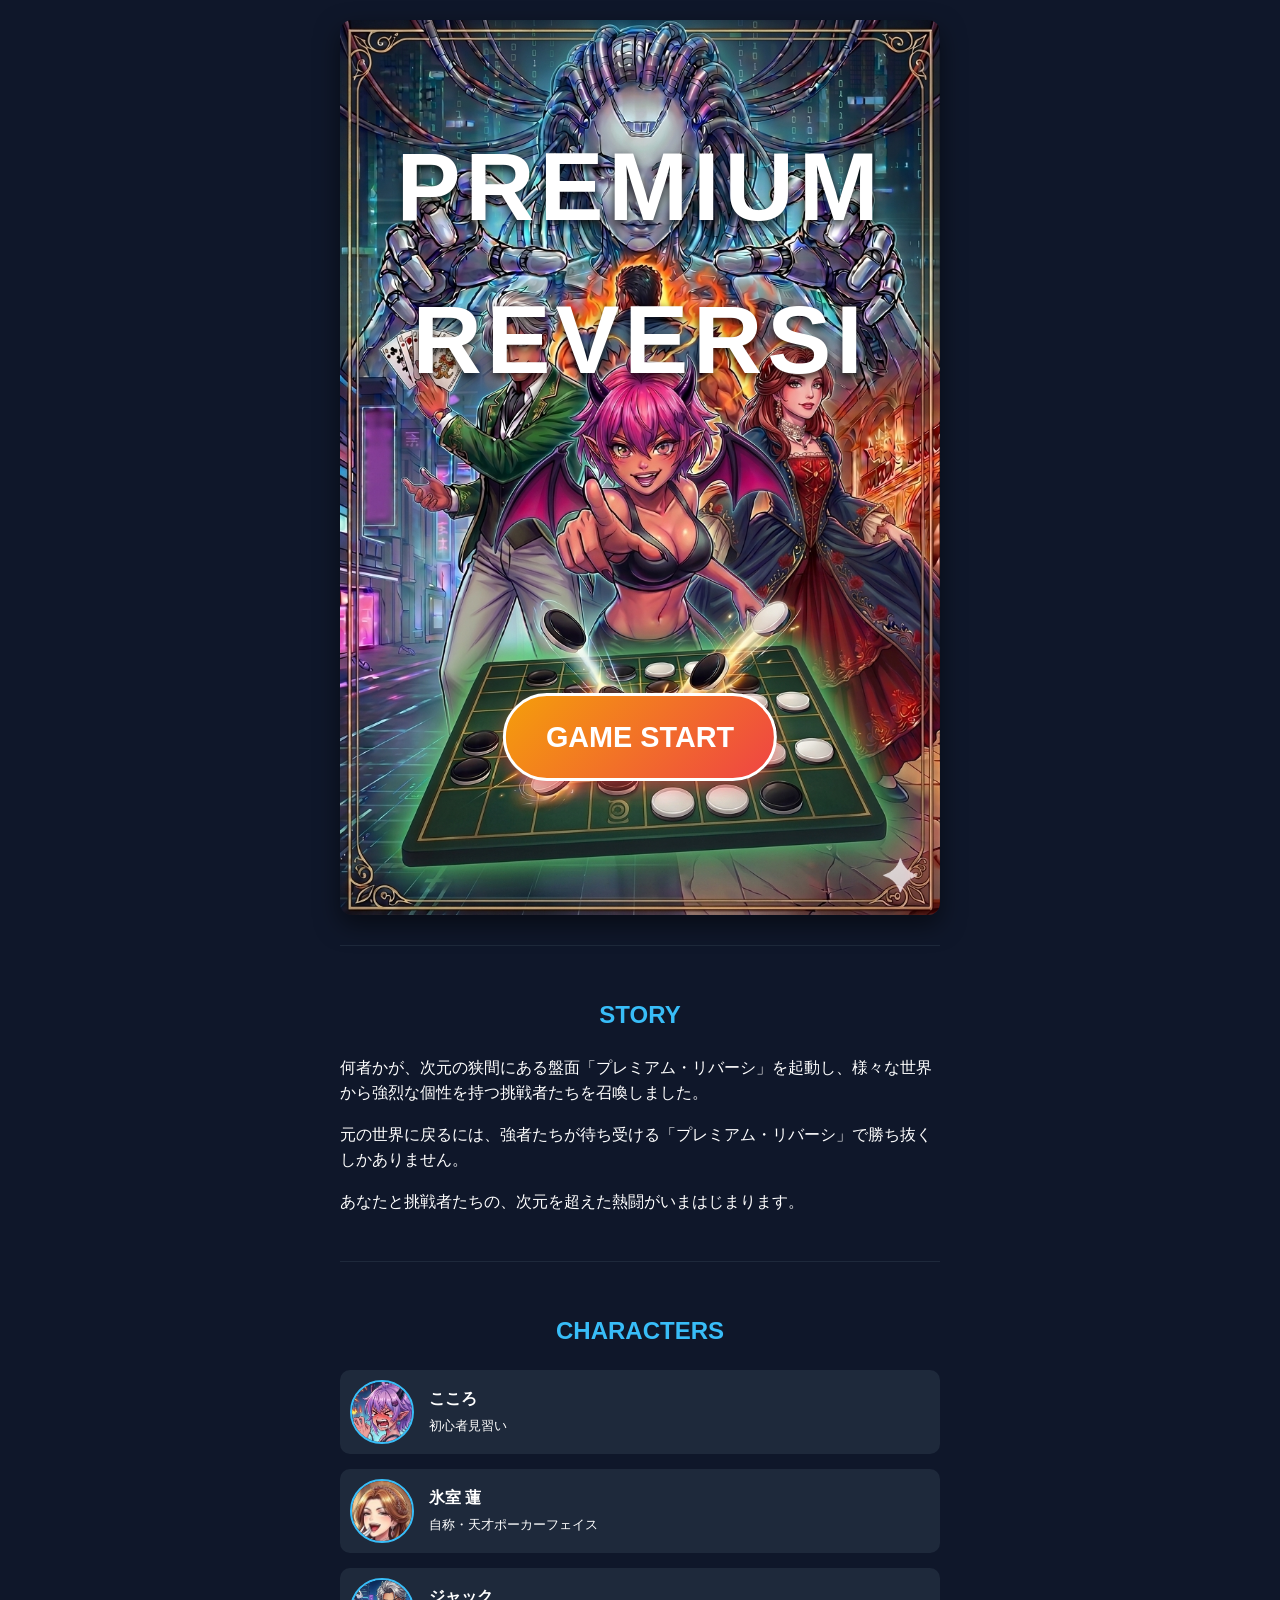
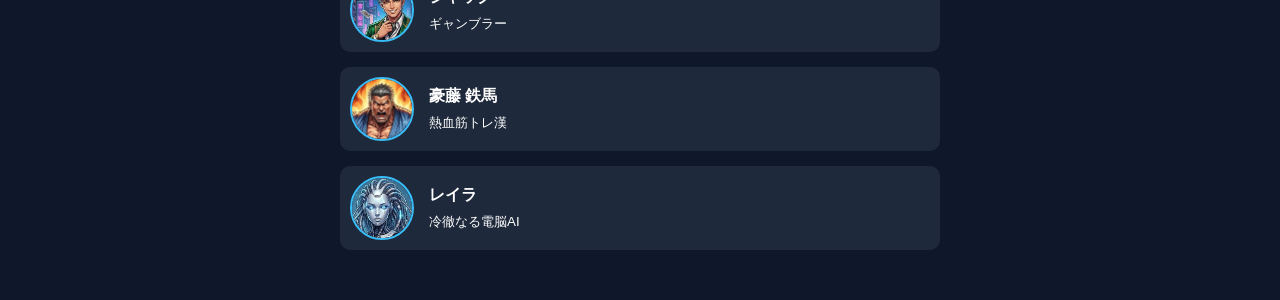
==== index.html @ 6b4f6ca3 "Add files via upload" ====
<!DOCTYPE html>
<html lang="ja">
<head>
  <meta charset="UTF-8">
  <meta name="viewport" content="width=device-width, initial-scale=1.0, user-scalable=no">
  <title>PREMIUM REVERSI | 無料オンライン対戦リバーシ</title>
  <meta name="description" content="インストール不要！ブラウザですぐ遊べる無料リバーシ。AI対戦・オンライン対戦対応。最強AIレイラに挑戦しよう。">
  <meta property="og:title" content="PREMIUM REVERSI">
  <link rel="icon" href="assets/favicon.png" type="image/png">
  <meta property="og:image" content="https://nikuq-tamago.github.io/Reversi/assets/ogp.jpg">
  
  <style>
    body { margin: 0; font-family: sans-serif; background: #0f172a; color: #fff; line-height: 1.6; }
    .container { max-width: 600px; margin: 0 auto; padding: 20px; }
    
    /* ヒーローセクション（重ね合わせ） */
    .hero-wrap { position: relative; width: 100%; text-align: center; margin-bottom: 30px; }
    .hero-img { width: 100%; border-radius: 12px; display: block; box-shadow: 0 10px 25px rgba(0,0,0,0.5); }
    
    /* タイトル文字の配置 */
    .hero-title { 
      position: absolute; top: 10%; left: 50%; transform: translateX(-50%);
      width: 90%; 
      font-size: 7.5vw; /* ★ 2.2rem から 7.5vw に変更 */
      font-weight: 800; color: #fff;
      text-shadow: 0 4px 10px rgba(0,0,0,0.8); margin: 0;
      letter-spacing: 0.05em;
    }

    /* GAME STARTボタンの配置（大型化） */
    .btn-start { 
      position: absolute; bottom: 15%; left: 50%; transform: translateX(-50%);
      padding: 18px 40px; font-size: 1.8rem; font-weight: bold;
      background: linear-gradient(135deg, #f59e0b, #ef4444); 
      color: white;
      text-decoration: none; border-radius: 50px; 
      box-shadow: 0 8px 20px rgba(239, 68, 68, 0.6); 
      border: 3px solid white;
      white-space: nowrap;
      transition: transform 0.2s;
    }
    .btn-start:hover { transform: translateX(-50%) scale(1.05); }
    
    /* セクション共通 */
    section { padding: 30px 0; border-top: 1px solid #1e293b; }
    h2 { text-align: center; color: #38bdf8; margin-bottom: 20px; }
    
    /* キャラクターリスト */
    .char-list { display: grid; gap: 15px; }
    .char-card { background: #1e293b; padding: 10px; border-radius: 10px; display: flex; align-items: center; }
    .char-card img { width: 60px; height: 60px; border-radius: 50%; margin-right: 15px; object-fit: cover; border: 2px solid #38bdf8; }
  </style>
</head>
<body>

  <div class="container">
    <header class="hero-wrap">
      <img src="assets/main.png" alt="メインビジュアル" class="hero-img">
      <h1 class="hero-title">PREMIUM REVERSI</h1>
      <a href="game.html" class="btn-start">GAME START</a>
    </header>

    <section id="story">
      <h2>STORY</h2>
      <p>何者かが、次元の狭間にある盤面「プレミアム・リバーシ」を起動し、様々な世界から強烈な個性を持つ挑戦者たちを召喚しました。</p>
      <p>元の世界に戻るには、強者たちが待ち受ける「プレミアム・リバーシ」で勝ち抜くしかありません。</p>
      <p>あなたと挑戦者たちの、次元を超えた熱闘がいまはじまります。</p>
    </section>

    <section id="characters">
      <h2>CHARACTERS</h2>
      <div class="char-list">
        <div class="char-card"><img src="assets/chars/kokoro.jpg" alt="こころ"><div><strong>こころ</strong><br><small>初心者見習い</small></div></div>
        <div class="char-card"><img src="assets/chars/ren.jpg" alt="蓮"><div><strong>氷室 蓮</strong><br><small>自称・天才ポーカーフェイス</small></div></div>
        <div class="char-card"><img src="assets/chars/jack.jpg" alt="ジャック"><div><strong>ジャック</strong><br><small>ギャンブラー</small></div></div>
        <div class="char-card"><img src="assets/chars/tetsuma.jpg" alt="鉄馬"><div><strong>豪藤 鉄馬</strong><br><small>熱血筋トレ漢</small></div></div>
        <div class="char-card"><img src="assets/chars/leila.jpg" alt="レイラ"><div><strong>レイラ</strong><br><small>冷徹なる電脳AI</small></div></div>
      </div>
    </section>
  </div>

</body>
</html>
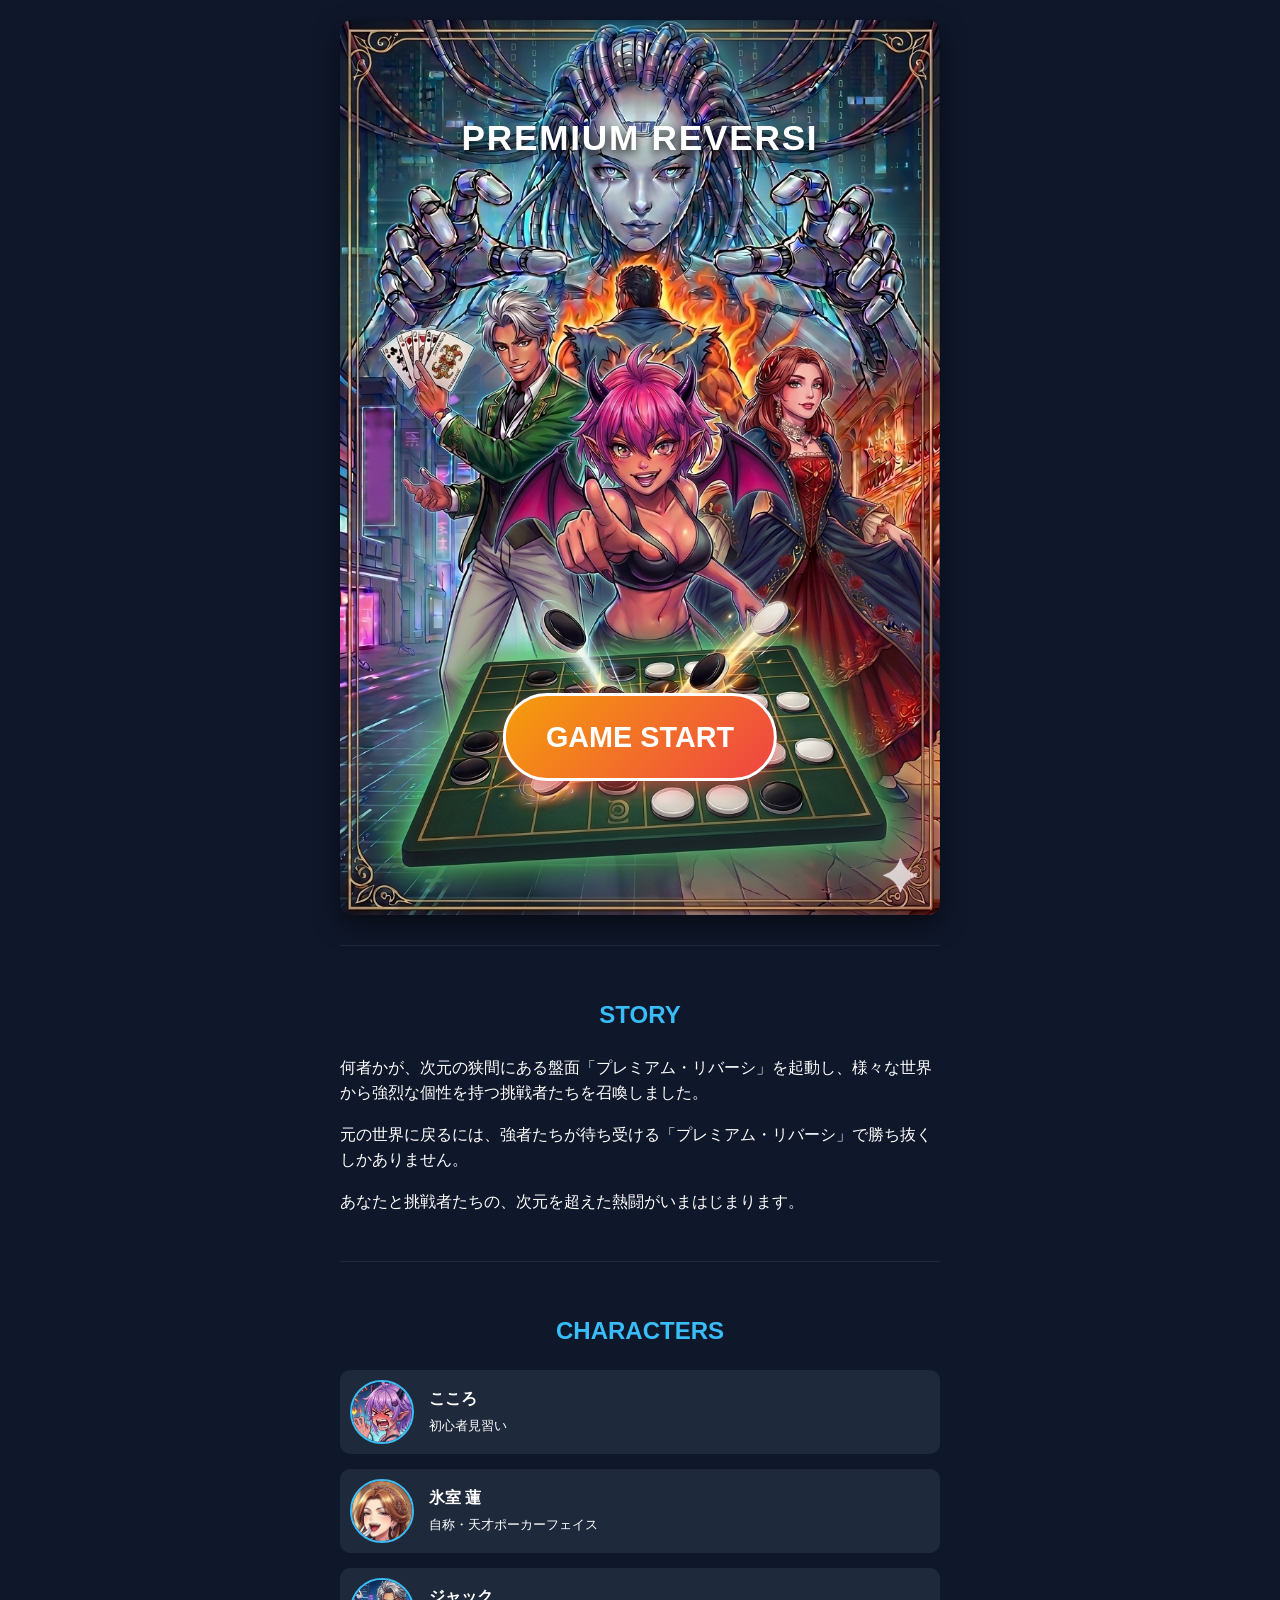
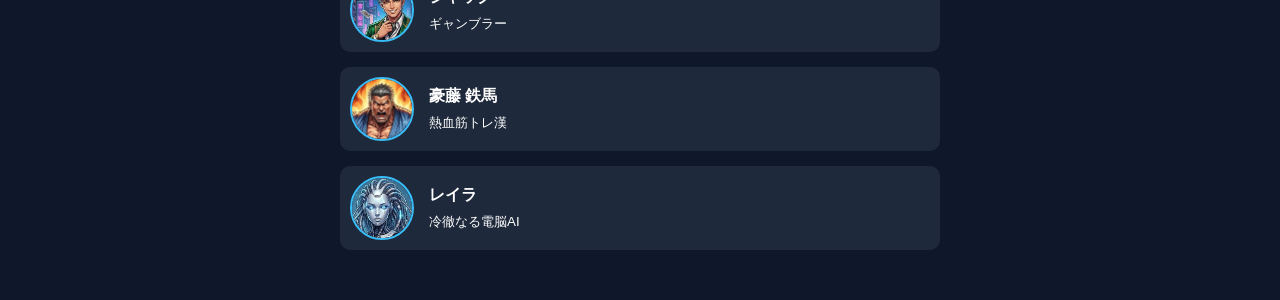
==== commit 4df0a15b: "Add files via upload" ====
--- a/index.html
+++ b/index.html
@@ -20,11 +20,15 @@
     /* タイトル文字の配置 */
     .hero-title { 
       position: absolute; top: 10%; left: 50%; transform: translateX(-50%);
-      width: 90%; 
-      font-size: 7.5vw; /* ★ 2.2rem から 7.5vw に変更 */
-      font-weight: 800; color: #fff;
+      width: 90%; font-size: 2.2rem; font-weight: 800; color: #fff;
       text-shadow: 0 4px 10px rgba(0,0,0,0.8); margin: 0;
       letter-spacing: 0.05em;
+    }
+    @media (max-width: 480px) {
+      .hero-title {
+        font-size: 1.6rem; /* スマホ用にサイズを小さく */
+        top: 5%;           /* 元の10%から5%に変更し、少し上のほうに配置 */
+      }
     }
 
     /* GAME STARTボタンの配置（大型化） */
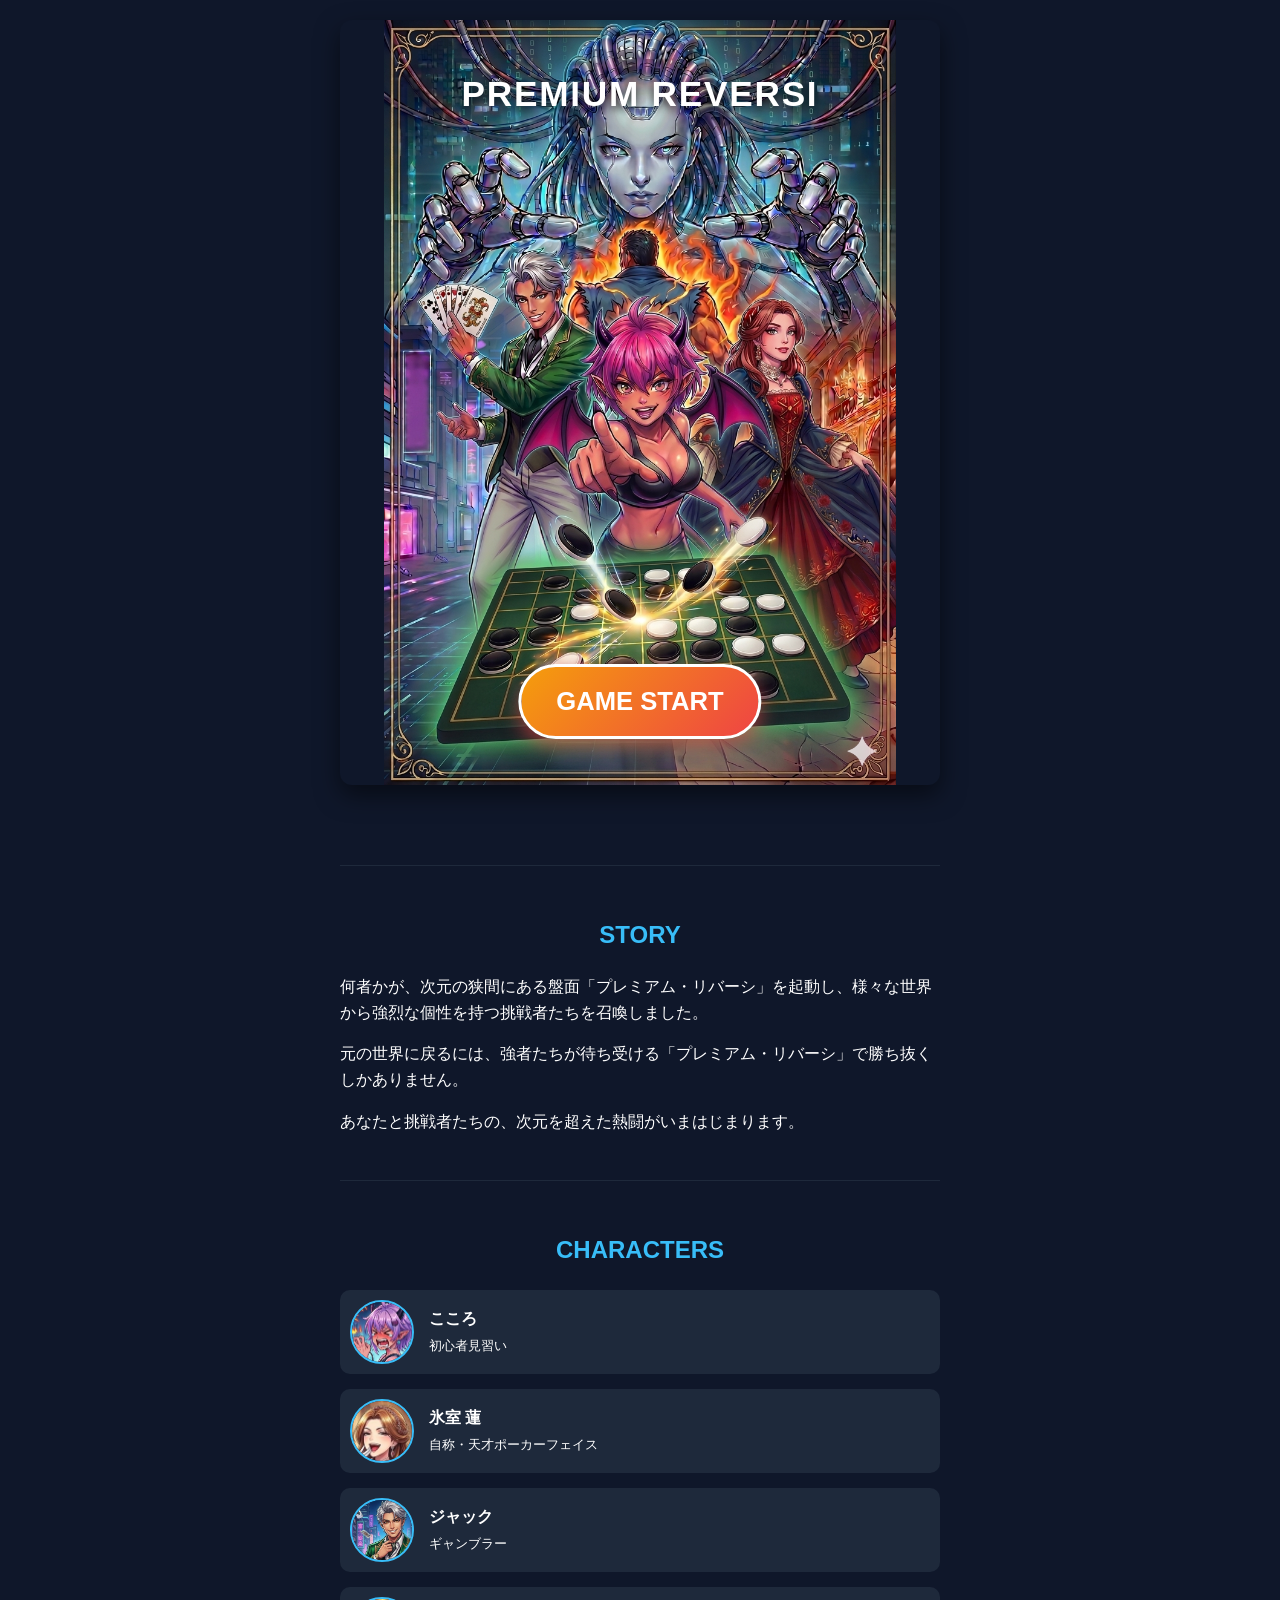
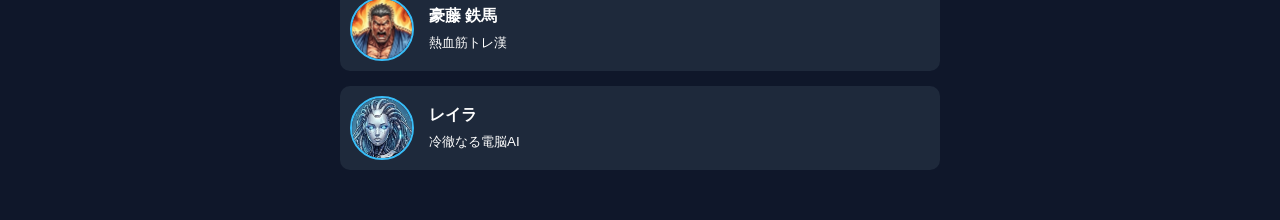
==== commit 1e43d042: "Add files via upload" ====
--- a/index.html
+++ b/index.html
@@ -13,37 +13,83 @@
     body { margin: 0; font-family: sans-serif; background: #0f172a; color: #fff; line-height: 1.6; }
     .container { max-width: 600px; margin: 0 auto; padding: 20px; }
     
-    /* ヒーローセクション（重ね合わせ） */
-    .hero-wrap { position: relative; width: 100%; text-align: center; margin-bottom: 30px; }
-    .hero-img { width: 100%; border-radius: 12px; display: block; box-shadow: 0 10px 25px rgba(0,0,0,0.5); }
+    /* ヒーローセクション（PC・スマホ共通のベース設定） */
+    .hero-wrap { 
+      position: relative; 
+      width: 100%; 
+      max-height: 85vh;    /* ★トップ画像を大きくするため、75vhから85vhに拡大 */
+      margin-bottom: 80px; /* ★PC画面でSTORYを見切れないように下に強く押し下げる（余白を拡大） */
+      text-align: center;
+    }
     
-    /* タイトル文字の配置 */
+    .hero-img { 
+      width: 100%; 
+      max-height: 85vh;    /* ★画像自体の最大高さ制限も85vhに拡大 */
+      object-fit: contain; /* 画像を一切削らず、比率を保ったまま全体を表示 */
+      display: block; 
+      border-radius: 12px;
+      box-shadow: 0 10px 25px rgba(0,0,0,0.5);
+      margin: 0 auto;     /* 中央寄せ */
+    }
+    
+    /* タイトル文字の配置（PC用） */
     .hero-title { 
-      position: absolute; top: 10%; left: 50%; transform: translateX(-50%);
-      width: 90%; font-size: 2.2rem; font-weight: 800; color: #fff;
-      text-shadow: 0 4px 10px rgba(0,0,0,0.8); margin: 0;
+      position: absolute; 
+      top: 6%; /* 画像が大きくなったのに合わせて少し上に微調整 */
+      left: 50%; 
+      transform: translateX(-50%);
+      width: 90%; 
+      font-size: 2.2rem; 
+      font-weight: 800; 
+      color: #fff;
+      text-shadow: 0 4px 10px rgba(0,0,0,0.8); 
+      margin: 0;
       letter-spacing: 0.05em;
-    }
-    @media (max-width: 480px) {
-      .hero-title {
-        font-size: 1.6rem; /* スマホ用にサイズを小さく */
-        top: 5%;           /* 元の10%から5%に変更し、少し上のほうに配置 */
-      }
+      text-align: center;
     }
 
-    /* GAME STARTボタンの配置（大型化） */
+    /* GAME STARTボタンの配置（PC用） */
     .btn-start { 
-      position: absolute; bottom: 15%; left: 50%; transform: translateX(-50%);
-      padding: 18px 40px; font-size: 1.8rem; font-weight: bold;
+      position: absolute; 
+      bottom: 6%; /* 画像が大きくなったのに合わせて少し下に微調整 */
+      left: 50%; 
+      transform: translateX(-50%);
+      padding: 14px 35px; 
+      font-size: 1.6rem;   
+      font-weight: bold;
       background: linear-gradient(135deg, #f59e0b, #ef4444); 
       color: white;
-      text-decoration: none; border-radius: 50px; 
+      text-decoration: none; 
+      border-radius: 50px; 
       box-shadow: 0 8px 20px rgba(239, 68, 68, 0.6); 
       border: 3px solid white;
       white-space: nowrap;
       transition: transform 0.2s;
     }
     .btn-start:hover { transform: translateX(-50%) scale(1.05); }
+    
+    /* ▼▼▼ スマホ用のメディアクエリ（レスポンシブ設定） ▼▼▼ */
+    @media (max-width: 480px) {
+      .hero-wrap {
+        height: calc(100dvh - 40px); /* スマホ画面いっぱいに広げる */
+        max-height: none; 
+        margin-bottom: 0; /* スマホ時は100dvhで押し下げるため0でOK */
+      }
+      .hero-img {
+        height: 100%;
+        max-height: none;
+        object-fit: cover; /* スマホ時は画面に敷き詰めるためcover */
+      }
+      .hero-title {
+        font-size: 1.6rem; /* スマホ用にサイズを縮小（1行化） */
+        top: 3%;           /* スマホ時は少し上のほうに配置 */
+      }
+      .btn-start {
+        bottom: 15%;       /* スマホ時はボタンを少し上に配置 */
+        padding: 18px 40px;
+        font-size: 1.8rem;
+      }
+    }
     
     /* セクション共通 */
     section { padding: 30px 0; border-top: 1px solid #1e293b; }
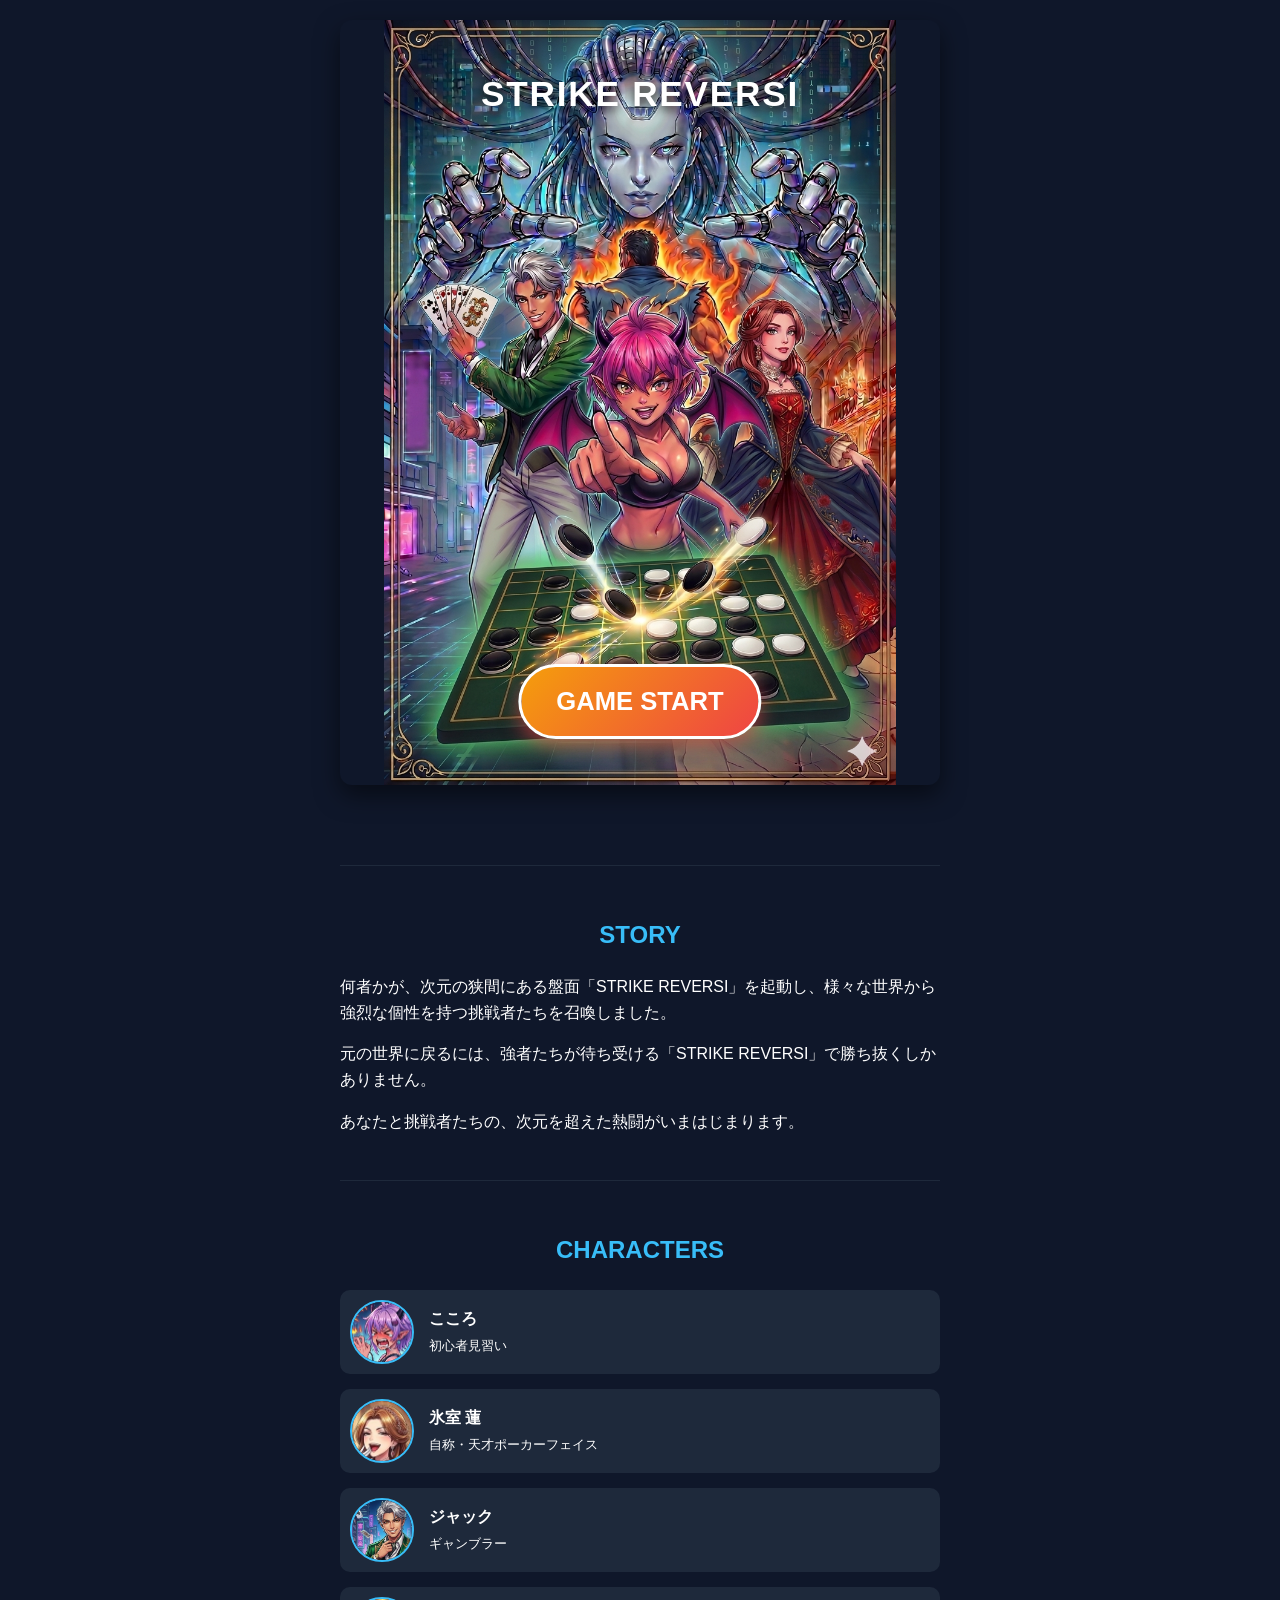
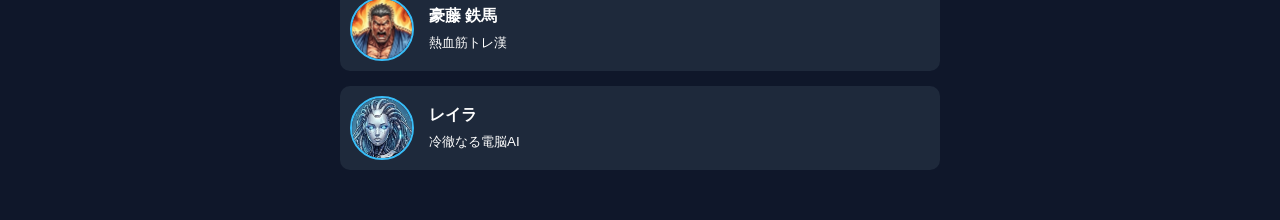
==== commit 7f27c6f7: "Add files via upload" ====
--- a/index.html
+++ b/index.html
@@ -3,9 +3,9 @@
 <head>
   <meta charset="UTF-8">
   <meta name="viewport" content="width=device-width, initial-scale=1.0, user-scalable=no">
-  <title>PREMIUM REVERSI | 無料オンライン対戦リバーシ</title>
+  <title>STRIKE REVERSI | 無料オンライン対戦リバーシ</title>
   <meta name="description" content="インストール不要！ブラウザですぐ遊べる無料リバーシ。AI対戦・オンライン対戦対応。最強AIレイラに挑戦しよう。">
-  <meta property="og:title" content="PREMIUM REVERSI">
+  <meta property="og:title" content="STRIKE REVERSI">
   <link rel="icon" href="assets/favicon.png" type="image/png">
   <meta property="og:image" content="https://nikuq-tamago.github.io/Reversi/assets/ogp.jpg">
   
@@ -106,14 +106,14 @@
   <div class="container">
     <header class="hero-wrap">
       <img src="assets/main.png" alt="メインビジュアル" class="hero-img">
-      <h1 class="hero-title">PREMIUM REVERSI</h1>
+      <h1 class="hero-title">STRIKE REVERSI</h1>
       <a href="game.html" class="btn-start">GAME START</a>
     </header>
 
     <section id="story">
       <h2>STORY</h2>
-      <p>何者かが、次元の狭間にある盤面「プレミアム・リバーシ」を起動し、様々な世界から強烈な個性を持つ挑戦者たちを召喚しました。</p>
-      <p>元の世界に戻るには、強者たちが待ち受ける「プレミアム・リバーシ」で勝ち抜くしかありません。</p>
+      <p>何者かが、次元の狭間にある盤面「STRIKE REVERSI」を起動し、様々な世界から強烈な個性を持つ挑戦者たちを召喚しました。</p>
+      <p>元の世界に戻るには、強者たちが待ち受ける「STRIKE REVERSI」で勝ち抜くしかありません。</p>
       <p>あなたと挑戦者たちの、次元を超えた熱闘がいまはじまります。</p>
     </section>
 
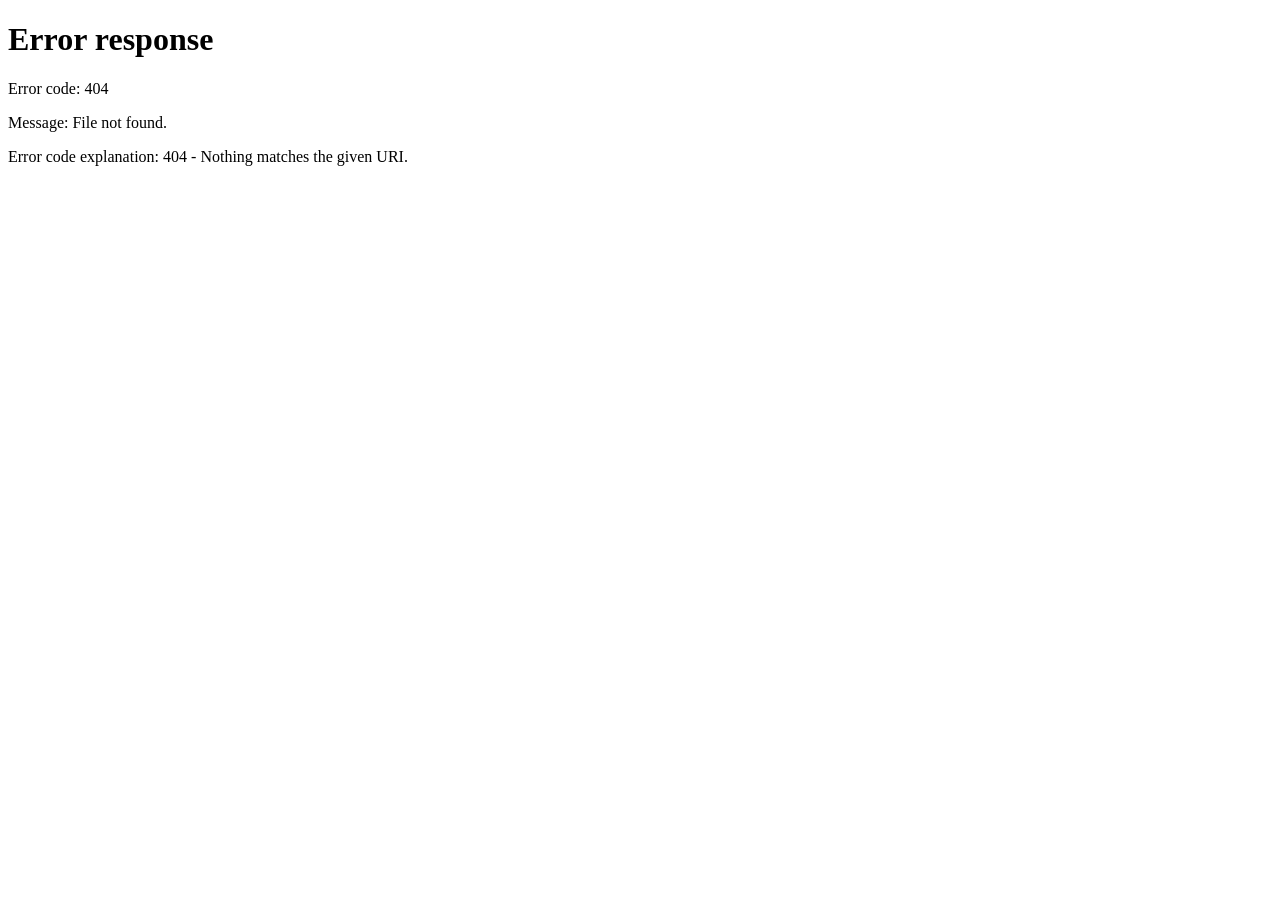
==== commit 93493a7b: "Add files via upload" ====
--- a/index.html
+++ b/index.html
@@ -1,41 +1,92 @@
 <!DOCTYPE html>
 <html lang="ja">
 <head>
+
+
+
+<!-- Google tag (gtag.js) -->
+<script async src="https://www.googletagmanager.com/gtag/js?id=G-EJL3SSZJYN"></script>
+<script>
+  window.dataLayer = window.dataLayer || [];
+  function gtag(){dataLayer.push(arguments);}
+  gtag('js', new Date());
+
+  gtag('config', 'G-EJL3SSZJYN');
+</script>
+
+
+
+
+
   <meta charset="UTF-8">
   <meta name="viewport" content="width=device-width, initial-scale=1.0, user-scalable=no">
-  <title>STRIKE REVERSI | 無料オンライン対戦リバーシ</title>
-  <meta name="description" content="インストール不要！ブラウザですぐ遊べる無料リバーシ。AI対戦・オンライン対戦対応。最強AIレイラに挑戦しよう。">
-  <meta property="og:title" content="STRIKE REVERSI">
+  
+  <script>
+    (function() {
+      // 手動で日本語版に戻ってきたユーザーが再び強制転送されるのを防ぐため、sessionStorageを使用
+      if (!sessionStorage.getItem('lang_redirected')) {
+        const userLang = navigator.language || navigator.userLanguage;
+        if (userLang && !userLang.startsWith('ja')) {
+          sessionStorage.setItem('lang_redirected', 'true');
+          window.location.href = './en/';
+        }
+      }
+    })();
+  </script>
+
+  <title>STRIKE REVERSI | 無料オンライン対戦リバーシ・Othello | Free Reversi Online</title>
+  <meta name="description" content="インストール不要！ブラウザですぐ遊べる無料リバーシ。AI対戦・オンライン対戦対応。最強AIレイラに挑戦しよう。Free Reversi/Othello game with no download. Play online with friends using a room code or challenge 5-level AI. Mobile & PC supported.">
+  <meta name="keywords" content="リバーシ, オセロ, 無料, オンライン対戦, ブラウザゲーム, インストール不要, 二人対戦, 合言葉対戦, AI対戦, スマホ対応, STRIKE REVERSI, Reversi, Othello, free online game, play with friends, no download, browser game">
   <link rel="icon" href="assets/favicon.png" type="image/png">
+
+  <meta property="og:title" content="STRIKE REVERSI | 無料オンライン対戦リバーシ・Othello">
+  <meta property="og:description" content="インストール不要の無料リバーシ。オンライン対戦・5段階AI対戦対応。スマホ・PCで今すぐ遊べる！">
+  <meta property="og:type" content="website">
+  <meta property="og:url" content="https://nikuq-tamago.github.io/Reversi/">
   <meta property="og:image" content="https://nikuq-tamago.github.io/Reversi/assets/ogp.jpg">
+
+  <meta name="twitter:card" content="summary_large_image">
+  <meta name="twitter:title" content="STRIKE REVERSI | 無料オンライン対戦リバーシ">
+  <meta name="twitter:description" content="インストール不要・無料で遊べるリバーシ。オンライン対戦＆AI対戦対応。スマホ・PC対応。">
+  <meta name="twitter:image" content="https://nikuq-tamago.github.io/Reversi/assets/ogp.jpg">
+
+  <link rel="alternate" hreflang="ja" href="https://nikuq-tamago.github.io/Reversi/">
+  <link rel="alternate" hreflang="en" href="https://nikuq-tamago.github.io/Reversi/en/">
+  <link rel="alternate" hreflang="x-default" href="https://nikuq-tamago.github.io/Reversi/">
   
   <style>
     body { margin: 0; font-family: sans-serif; background: #0f172a; color: #fff; line-height: 1.6; }
     .container { max-width: 600px; margin: 0 auto; padding: 20px; }
     
+    /* 言語切り替えリンクのスタイル */
+    .lang-header { text-align: right; padding-bottom: 10px; }
+    .lang-footer { text-align: center; padding: 20px 0; margin-top: 20px; border-top: 1px solid #1e293b; }
+    .lang-link { color: #38bdf8; text-decoration: none; font-size: 0.9rem; font-weight: bold; }
+    .lang-link:hover { text-decoration: underline; }
+
     /* ヒーローセクション（PC・スマホ共通のベース設定） */
     .hero-wrap { 
       position: relative; 
       width: 100%; 
-      max-height: 85vh;    /* ★トップ画像を大きくするため、75vhから85vhに拡大 */
-      margin-bottom: 80px; /* ★PC画面でSTORYを見切れないように下に強く押し下げる（余白を拡大） */
+      max-height: 85vh; 
+      margin-bottom: 80px; 
       text-align: center;
     }
     
     .hero-img { 
       width: 100%; 
-      max-height: 85vh;    /* ★画像自体の最大高さ制限も85vhに拡大 */
-      object-fit: contain; /* 画像を一切削らず、比率を保ったまま全体を表示 */
+      max-height: 85vh; 
+      object-fit: contain; 
       display: block; 
       border-radius: 12px;
       box-shadow: 0 10px 25px rgba(0,0,0,0.5);
-      margin: 0 auto;     /* 中央寄せ */
+      margin: 0 auto; 
     }
     
-    /* タイトル文字の配置（PC用） */
+    /* タイトル文字の配置 */
     .hero-title { 
       position: absolute; 
-      top: 6%; /* 画像が大きくなったのに合わせて少し上に微調整 */
+      top: 6%; 
       left: 50%; 
       transform: translateX(-50%);
       width: 90%; 
@@ -48,10 +99,10 @@
       text-align: center;
     }
 
-    /* GAME STARTボタンの配置（PC用） */
+    /* GAME STARTボタンの配置 */
     .btn-start { 
       position: absolute; 
-      bottom: 6%; /* 画像が大きくなったのに合わせて少し下に微調整 */
+      bottom: 6%; 
       left: 50%; 
       transform: translateX(-50%);
       padding: 14px 35px; 
@@ -68,24 +119,24 @@
     }
     .btn-start:hover { transform: translateX(-50%) scale(1.05); }
     
-    /* ▼▼▼ スマホ用のメディアクエリ（レスポンシブ設定） ▼▼▼ */
+    /* スマホ用のメディアクエリ（レスポンシブ設定） */
     @media (max-width: 480px) {
       .hero-wrap {
-        height: calc(100dvh - 40px); /* スマホ画面いっぱいに広げる */
+        height: calc(100dvh - 40px); 
         max-height: none; 
-        margin-bottom: 0; /* スマホ時は100dvhで押し下げるため0でOK */
+        margin-bottom: 0; 
       }
       .hero-img {
         height: 100%;
         max-height: none;
-        object-fit: cover; /* スマホ時は画面に敷き詰めるためcover */
+        object-fit: cover; 
       }
       .hero-title {
-        font-size: 1.6rem; /* スマホ用にサイズを縮小（1行化） */
-        top: 3%;           /* スマホ時は少し上のほうに配置 */
+        font-size: 1.6rem; 
+        top: 3%; 
       }
       .btn-start {
-        bottom: 15%;       /* スマホ時はボタンを少し上に配置 */
+        bottom: 15%; 
         padding: 18px 40px;
         font-size: 1.8rem;
       }
@@ -101,9 +152,14 @@
     .char-card img { width: 60px; height: 60px; border-radius: 50%; margin-right: 15px; object-fit: cover; border: 2px solid #38bdf8; }
   </style>
 </head>
+
 <body>
 
   <div class="container">
+    <div class="lang-header">
+      <a href="./en/" class="lang-link">English</a>
+    </div>
+
     <header class="hero-wrap">
       <img src="assets/main.png" alt="メインビジュアル" class="hero-img">
       <h1 class="hero-title">STRIKE REVERSI</h1>
@@ -127,6 +183,10 @@
         <div class="char-card"><img src="assets/chars/leila.jpg" alt="レイラ"><div><strong>レイラ</strong><br><small>冷徹なる電脳AI</small></div></div>
       </div>
     </section>
+
+    <footer class="lang-footer">
+      <a href="./en/" class="lang-link">English</a>
+    </footer>
   </div>
 
 </body>
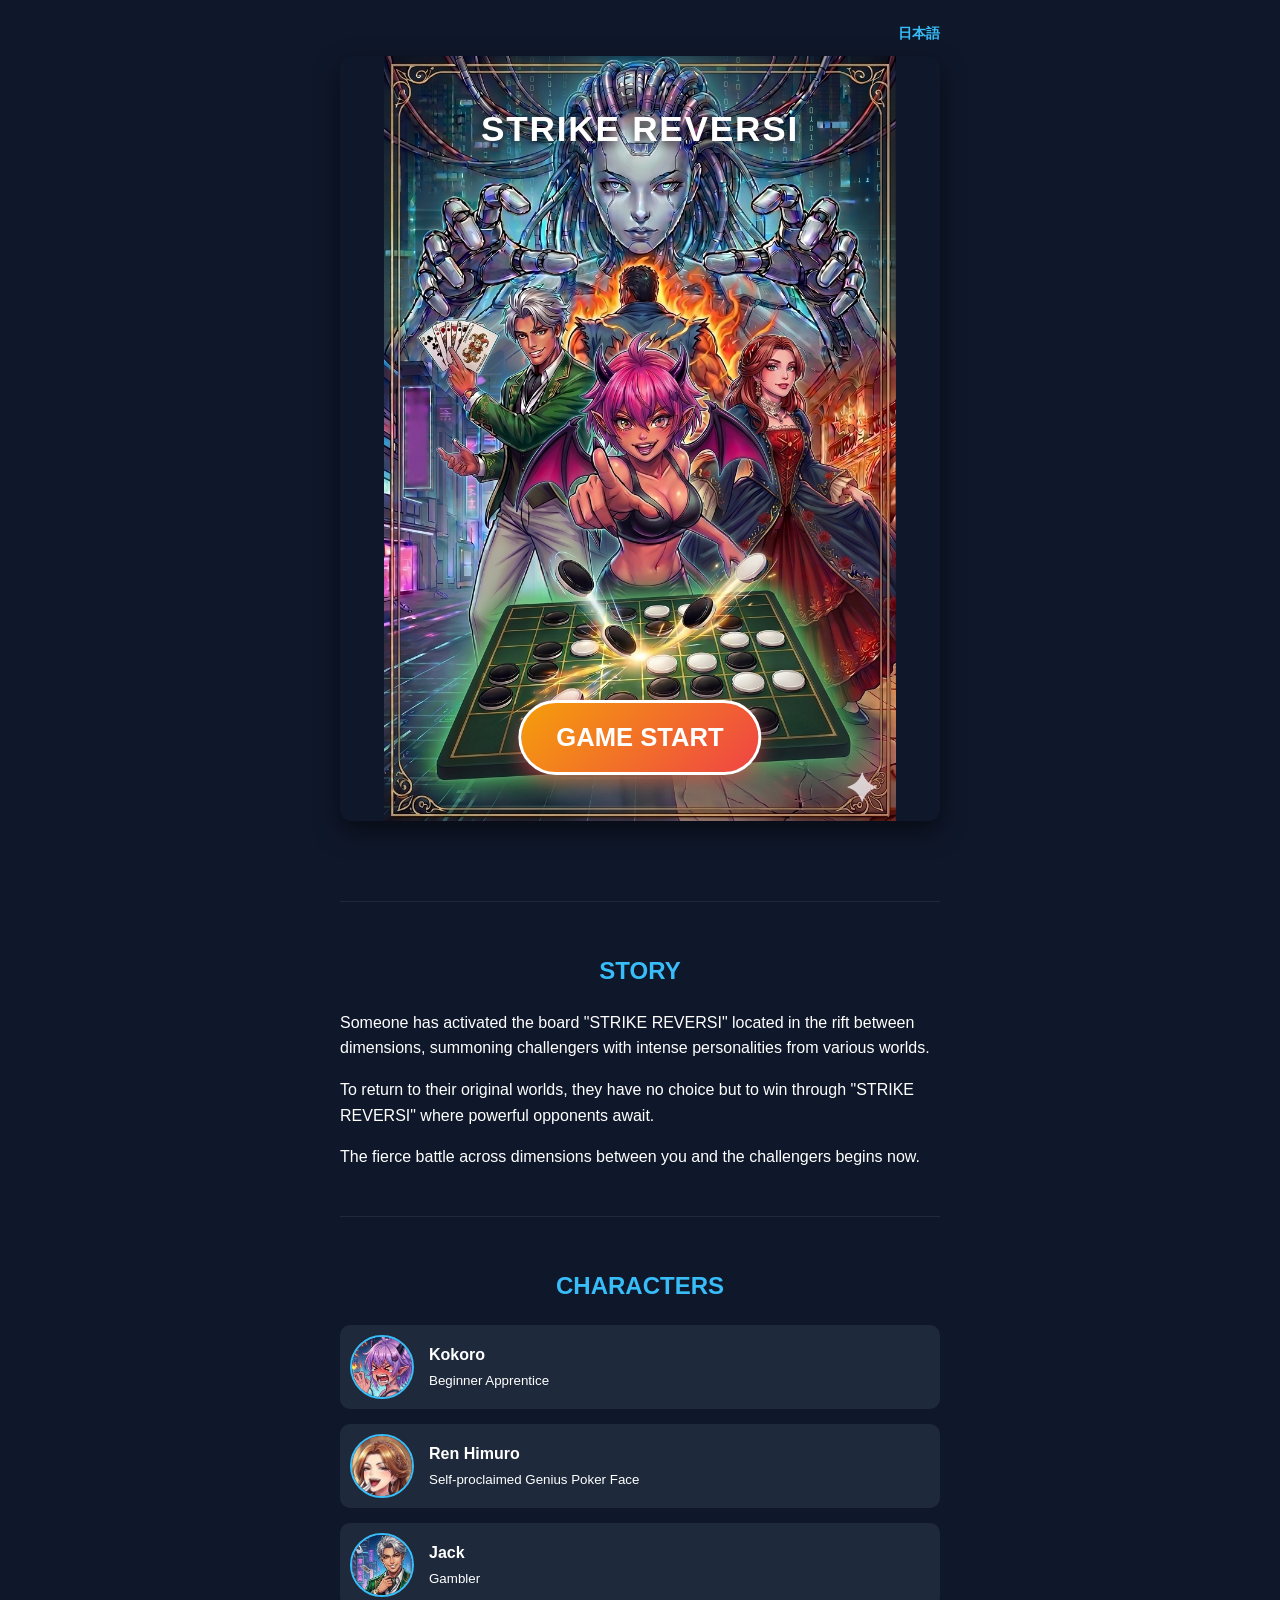
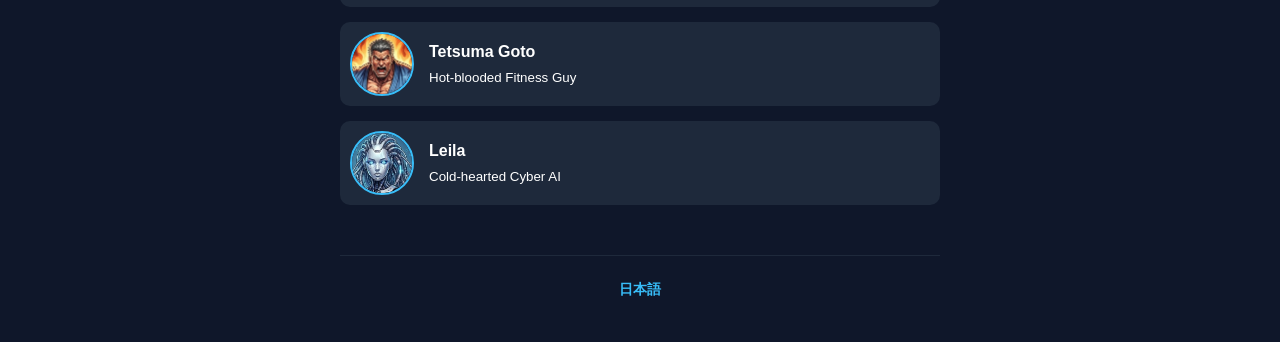
==== commit ebb7fc9e: "Add files via upload" ====
--- a/index.html
+++ b/index.html
@@ -13,6 +13,9 @@
 
   gtag('config', 'G-EJL3SSZJYN');
 </script>
+
+
+<meta name="google-site-verification" content="jFf24VvzPFxvKGQrHSVjTVWy3wWKqIE-2qHZbwaTXIQ" />
 
 
 
